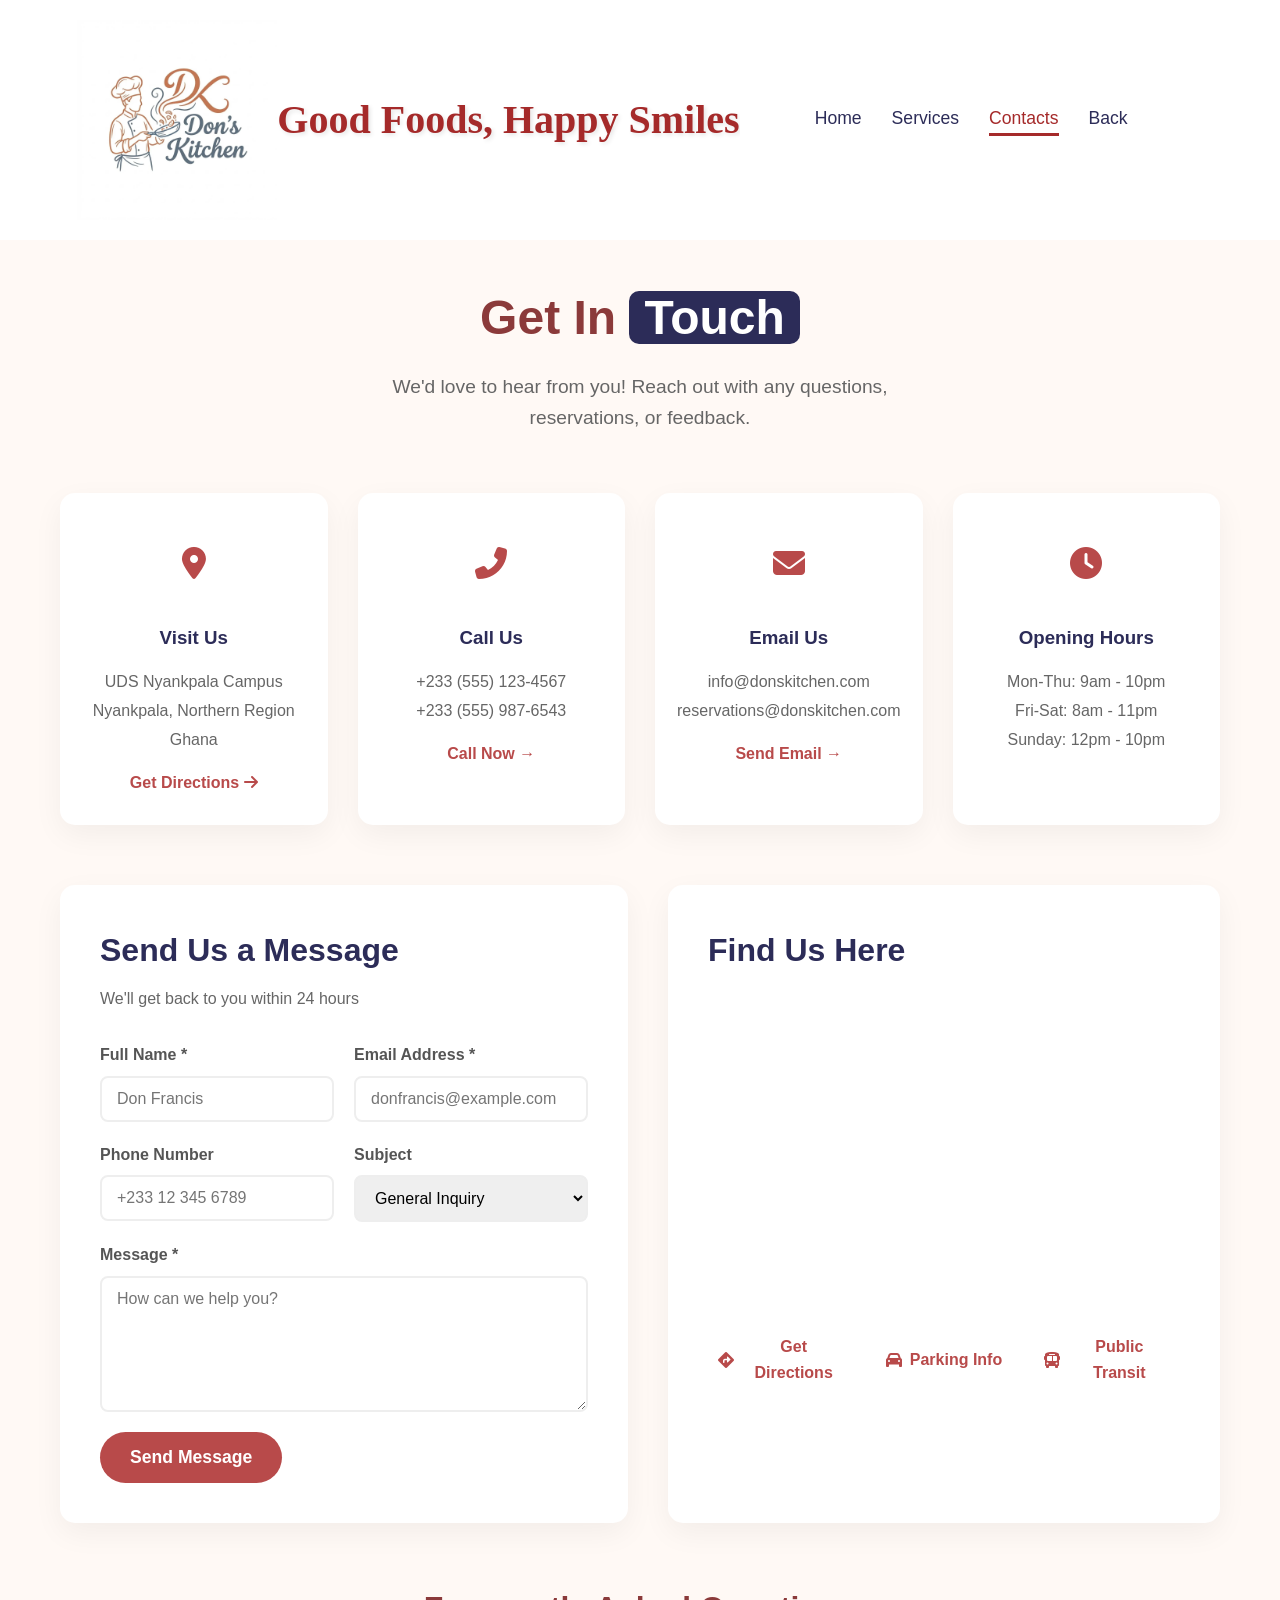
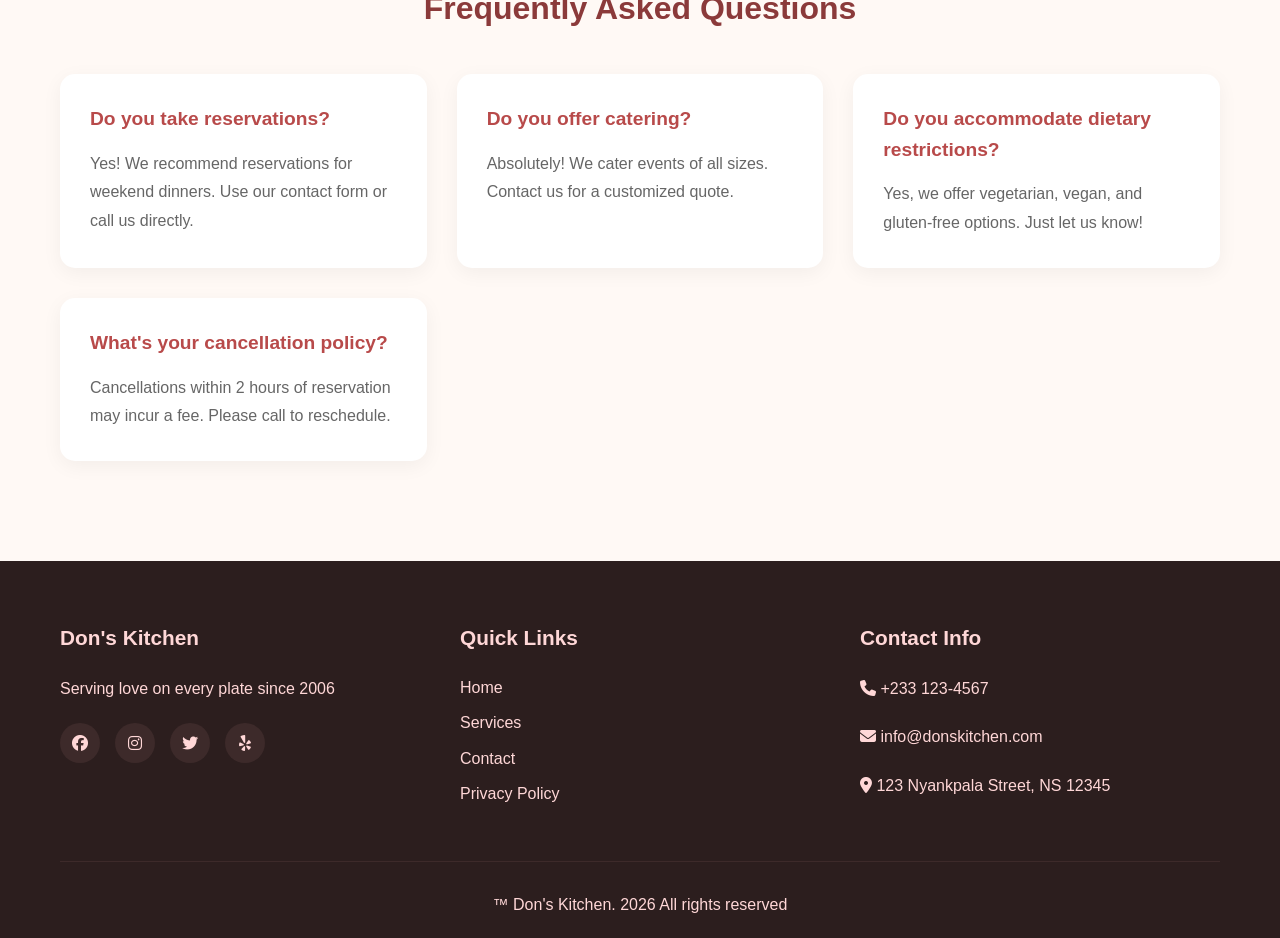
==== contact.html @ 16f94fe6 "Restaurant website upload" ====
<!doctype html>
<html lang="en">
  <head>
    <meta charset="UTF-8" />
    <meta name="viewport" content="width=device-width, initial-scale=1.0" />
    <title>Contact Us - Don's Kitchen</title>
    <link rel="stylesheet" href="contact.css" />
    <link
      rel="stylesheet"
      href="https://cdnjs.cloudflare.com/ajax/libs/font-awesome/6.4.0/css/all.min.css"
    />
    <link
      rel="shortcut icon"
      href="/portfolio-img/dk-favicon.png"
      type="image/x-icon"
    />
  </head>
  <body>
    <header>
      <div class="logo">
        <img
          src="/portfolio-img/logo.webp"
          class="logo-img"
          alt="Logo"
          loading="eager"
          decoding="async"
        />
        <!-- Added alt, loading, and decoding for better performance -->
      </div>
      <h1>Good Foods, Happy Smiles</h1>
      <nav>
        <a href="restaurant.html">Home</a>
        <a href="services.html">Services</a>
        <a href="contact.html" class="active">Contacts</a>
        <a href="index.html">Back</a>
      </nav>
    </header>

    <main>
      <!-- Page Header -->
      <section class="page-header">
        <h2>Get In <span>Touch</span></h2>
        <p>
          We'd love to hear from you! Reach out with any questions,
          reservations, or feedback.
        </p>
      </section>

      <!-- Contact Info Cards -->
      <section class="contact-info">
        <div class="info-card" id="map-section">
          <div class="icon">
            <i class="fas fa-map-marker-alt"></i>
          </div>
          <h3>Visit Us</h3>
          <p>UDS Nyankpala Campus<br />Nyankpala, Northern Region<br />Ghana</p>
          <a
            href="https://www.google.com/maps/dir/?api=1&destination=9.4154845,-0.9866768&destination_place_id=UDS+Nyankpala+Campus"
            target="_blank"
            class="info-link"
          >
            Get Directions <i class="fas fa-arrow-right"></i>
          </a>
        </div>

        <div class="info-card" id="call-section">
          <div class="icon">
            <i class="fas fa-phone-alt"></i>
          </div>
          <h3>Call Us</h3>
          <p>+233 (555) 123-4567<br />+233 (555) 987-6543</p>
          <a href="tel:+233123456789" class="info-link">Call Now →</a>
        </div>

        <div class="info-card">
          <div class="icon">
            <i class="fas fa-envelope"></i>
          </div>
          <h3>Email Us</h3>
          <p>info@donskitchen.com<br />reservations@donskitchen.com</p>
          <a href="mailto:info@donskitchen.com" class="info-link"
            >Send Email →</a
          >
        </div>

        <div class="info-card">
          <div class="icon">
            <i class="fas fa-clock"></i>
          </div>
          <h3>Opening Hours</h3>
          <p>
            Mon-Thu: 9am - 10pm<br />Fri-Sat: 8am - 11pm<br />Sunday: 12pm -
            10pm
          </p>
        </div>
      </section>

      <!-- Contact Form & Map Section -->
      <section class="contact-main" id="form-section">
        <div class="contact-form-container">
          <h3>Send Us a Message</h3>
          <p>We'll get back to you within 24 hours</p>

          <form class="contact-form" action="" method="post">
            <!-- Hidden Success Message -->
            <div
              id="success-message"
              style="
                display: none;
                background-color: #d4edda;
                color: #155724;
                padding: 15px;
                border-radius: 8px;
                margin-bottom: 20px;
                border: 1px solid #c3e6cb;
              "
            >
              <strong>Thank You!</strong> Your message has benn sent
              successfully. We'll get back to you within 24 hours.

              <!-- Check if form was just submitted successfully -->
              <script>
                // check if url has a success parameter
                const urlParams = new URLSearchParams(window.location.search);
                if (urlParams.get("success") === "true") {
                  document.getElementById("success-message").style.display =
                    "block";
                  // Remove success parameter from URL without refreshing
                  window.history.replaceState(
                    {},
                    document.title,
                    window.location.pathname,
                  );
                }
              </script>
            </div>
            <!-- Redirect -->
            <input
              type="hidden"
              name="_next"
              value="contact.html?success=true"
            />
            <div class="form-row">
              <div class="form-group">
                <label for="name">Full Name *</label>
                <input
                  type="text"
                  id="name"
                  name="name"
                  placeholder="Don Francis"
                  required
                />
              </div>
              <div class="form-group">
                <label for="email">Email Address *</label>
                <input
                  type="email"
                  id="email"
                  name="email"
                  placeholder="donfrancis@example.com"
                  required
                />
              </div>
            </div>

            <div class="form-row">
              <div class="form-group">
                <label for="phone">Phone Number</label>
                <input
                  type="tel"
                  id="phone"
                  name="phone"
                  placeholder="+233 12 345 6789"
                />
              </div>
              <div class="form-group">
                <label for="subject">Subject</label>
                <select id="subject" name="subject">
                  <option value="general">General Inquiry</option>
                  <option value="reservation">Reservation</option>
                  <option value="catering">Catering</option>
                  <option value="event planning">Event Planning</option>
                  <option value="feedback">Feedback</option>
                  <option value="other">Other</option>
                </select>
              </div>
            </div>

            <div class="form-group full-width">
              <label for="message">Message *</label>
              <textarea
                id="message"
                name="message"
                rows="6"
                placeholder="How can we help you?"
                required
              ></textarea>
            </div>

            <!-- <div class="form-group full-width">
              <label class="checkbox-label">
                <input type="checkbox" name="newsletter" />
                Subscribe to our newsletter for updates and special offers
              </label>
            </div> -->

            <!-- Prevention Of Spam -->
            <input type="text" name="_gotcha" style="display: none" />

            <button type="submit" class="submit-btn">Send Message</button>
          </form>
        </div>

        <div class="map-container">
          <h3>Find Us Here</h3>
          <div class="map">
            <!-- Replace src with your actual Google Maps embed URL -->
            <iframe
              src="https://www.google.com/maps/embed?pb=!1m18!1m12!1m3!1d3970.303131451251!2d-0.989251684631484!3d9.415484490632162!2m3!1f0!2f0!3f0!3m2!1i1024!2i768!4f13.1!3m3!1m2!1s0xfd4112be48e89cd%3A0x18d9ba4dde395d35!2sUDS%20Nyankpala%20Campus!5e0!3m2!1sen!2sus!4v1700000000000!5m2!1sen!2sus"
              width="100%"
              height="300"
              style="border: 0"
              allowfullscreen=""
              loading="lazy"
              referrerpolicy="no-referrer-when-downgrade"
            >
            </iframe>
          </div>

          <div class="map-links">
            <a
              href="https://www.google.com/maps/dir/?api=1&destination=9.4154845,-0.9866768&destination_place_id=UDS+Nyankpala+Campus"
              target="_blank"
              class="map-link"
            >
              <i class="fas fa-directions"></i> Get Directions
            </a>
            <a
              href="https://www.google.com/maps/search/parking+near+UDS+Nyankpala+Campus/@9.4154845,-0.9866768,17z"
              target="_blank"
              class="map-link"
            >
              <i class="fas fa-car"></i> Parking Info
            </a>
            <a
              href="https://www.google.com/maps/search/bus+stop+near+UDS+Nyankpala+Campus/@9.4154845,-0.9866768,15z"
              target="_blank"
              class="map-link"
            >
              <i class="fas fa-bus"></i> Public Transit
            </a>
          </div>
        </div>
      </section>

      <!-- FAQ Section -->
      <section class="faq-section">
        <h3>Frequently Asked Questions</h3>
        <div class="faq-grid">
          <div class="faq-item">
            <h4>Do you take reservations?</h4>
            <p>
              Yes! We recommend reservations for weekend dinners. Use our
              contact form or call us directly.
            </p>
          </div>
          <div class="faq-item">
            <h4>Do you offer catering?</h4>
            <p>
              Absolutely! We cater events of all sizes. Contact us for a
              customized quote.
            </p>
          </div>
          <div class="faq-item">
            <h4>Do you accommodate dietary restrictions?</h4>
            <p>
              Yes, we offer vegetarian, vegan, and gluten-free options. Just let
              us know!
            </p>
          </div>
          <div class="faq-item">
            <h4>What's your cancellation policy?</h4>
            <p>
              Cancellations within 2 hours of reservation may incur a fee.
              Please call to reschedule.
            </p>
          </div>
        </div>
      </section>
    </main>

    <!-- Footer -->
    <footer>
      <div class="footer-content">
        <div class="footer-section">
          <h4>Don's Kitchen</h4>
          <p>Serving love on every plate since 2006</p>
          <div class="social-links">
            <a href=""><i class="fab fa-facebook"></i></a>
            <a href="#"><i class="fab fa-instagram"></i></a>
            <a href="#"><i class="fab fa-twitter"></i></a>
            <a href="#"><i class="fab fa-yelp"></i></a>
          </div>
        </div>
        <div class="footer-section">
          <h4>Quick Links</h4>
          <a href="index.html">Home</a>
          <a href="services.html">Services</a>
          <a href="contact.html">Contact</a>
          <a href="#">Privacy Policy</a>
        </div>
        <div class="footer-section">
          <h4>Contact Info</h4>
          <p><i class="fas fa-phone"></i> +233 123-4567</p>
          <p><i class="fas fa-envelope"></i> info@donskitchen.com</p>
          <p>
            <i class="fas fa-map-marker-alt"></i> 123 Nyankpala Street, NS 12345
          </p>
        </div>
      </div>
      <div class="footer-bottom">
        <p>&trade; Don's Kitchen. 2026 All rights reserved</p>
      </div>
    </footer>
  </body>
</html>
---- contact.css ----
* {
  margin: 0;
  padding: 0;
  box-sizing: border-box;
}

html {
  scroll-behavior: smooth;
  scroll-padding-top: 80px;
}

body {
  font-family: "Segoe UI", Tahoma, Geneva, Verdana, sans-serif;
  background-color: #fff9f5;
  color: #333;
  line-height: 1.6;
  overflow-x: hidden;
}

/* Header & Navigation */
header {
  display: flex;
  justify-content: center;
  align-items: center;
  padding: 20px 60px;
  background-color: white;
}

header h1 {
  font-family: cursive;
  font-size: 2.5rem;
  color: brown;
  text-shadow: 2px 2px 4px rgba(0, 0, 0, 0.1);
}

.logo {
  display: flex;
  align-items: center;
}

.logo-img {
  width: 200px;
  height: auto;
}

nav {
  display: flex;
  background-color: white;
  justify-content: flex-end; /* FIX */
  align-items: center;
  padding: 20px 60px;
}

nav a {
  margin: 0 15px;
  text-decoration: none;
  color: rgb(44, 44, 88);
  font-weight: 500;
  font-size: 1.1rem;
  transition: 0.3s ease;
  border-bottom: 3px solid transparent;
}

nav a:hover,
nav a.active {
  color: brown;
  border-bottom: 3px solid brown;
}

/* Main Content */
main {
  max-width: 1200px;
  margin: 0 auto;
  padding: 40px 20px;
}

/* Page Header */
.page-header {
  text-align: center;
  margin-bottom: 60px;
}

.page-header h2 {
  font-size: 3rem;
  margin-bottom: 15px;
  color: #8b3a3a;
}

.page-header h2 span {
  background-color: rgb(44, 44, 88);
  color: white;
  padding: 0 15px;
  border-radius: 10px;
}

.page-header p {
  font-size: 1.2rem;
  color: #666;
  max-width: 600px;
  margin: 0 auto;
}

/* Contact Info Cards */
.contact-info {
  display: grid;
  grid-template-columns: repeat(auto-fit, minmax(250px, 1fr));
  gap: 30px;
  margin-bottom: 60px;
}

.info-card {
  background: white;
  padding: 30px 20px;
  text-align: center;
  border-radius: 15px;
  box-shadow: 0 10px 30px rgba(0, 0, 0, 0.05);
  transition: all 0.3s ease;
}

.info-card:hover {
  transform: translateY(-10px);
  box-shadow: 0 15px 40px rgba(184, 74, 74, 0.15);
}

.info-card:target {
  animation: highlight 2s ease;
}

.icon {
  width: 80px;
  height: 80px;
  background: white;
  border-radius: 50%;
  display: flex;
  align-items: center;
  justify-content: center;
  margin: 0 auto 20px;
}

.icon i {
  font-size: 2rem;
  color: #b84a4a;
}

.info-card h3 {
  margin-bottom: 15px;
  color: rgb(44, 44, 88);
}

.info-card p {
  color: #666;
  margin-bottom: 15px;
  line-height: 1.8;
}

.info-link {
  color: #b84a4a;
  text-decoration: none;
  font-weight: 600;
  transition: color 0.3s;
}

.info-link:hover {
  color: #8b3a3a;
}

/* Contact Main Section */
.contact-main {
  display: grid;
  grid-template-columns: 1fr 1fr;
  gap: 40px;
  margin-bottom: 60px;
}

.contact-main:target {
  animation: highlight 2s ease;
}

/* Contact Form */
.contact-form-container {
  background: white;
  padding: 40px;
  border-radius: 15px;
  box-shadow: 0 10px 30px rgba(0, 0, 0, 0.05);
}

.contact-form-container h3 {
  font-size: 2rem;
  color: rgb(44, 44, 88);
  margin-bottom: 10px;
}

.contact-form-container > p {
  color: #666;
  margin-bottom: 30px;
}

.contact-form {
  display: flex;
  flex-direction: column;
  gap: 20px;
}

.form-row {
  display: grid;
  grid-template-columns: 1fr 1fr;
  gap: 20px;
}

.form-group {
  display: flex;
  flex-direction: column;
  gap: 8px;
}

.form-group.full-width {
  grid-column: 1 / -1;
}

label {
  font-weight: 600;
  color: #555;
}

input,
select,
textarea {
  padding: 12px 15px;
  border: 2px solid #eee;
  border-radius: 8px;
  font-size: 1rem;
  transition: all 0.3s;
  font-family: inherit;
}

input:focus,
select:focus,
textarea:focus {
  outline: none;
  border-color: #d4a5a5;
  box-shadow: 0 0 0 3px rgba(212, 165, 165, 0.2);
}

textarea {
  resize: vertical;
  min-height: 120px;
}

.checkbox-label {
  display: flex;
  align-items: center;
  gap: 10px;
  cursor: pointer;
}

.checkbox-label input {
  width: auto;
}

.submit-btn {
  background-color: #b84a4a;
  color: white;
  border: none;
  padding: 15px 30px;
  font-size: 1.1rem;
  font-weight: 600;
  border-radius: 30px;
  cursor: pointer;
  transition: all 0.3s;
  align-self: flex-start;
}

.submit-btn:hover {
  background-color: #8b3a3a;
  transform: translateY(-2px);
  box-shadow: 0 5px 20px rgba(184, 74, 74, 0.4);
}

/* Map Container */
.map-container {
  background: white;
  padding: 40px;
  border-radius: 15px;
  box-shadow: 0 10px 30px rgba(0, 0, 0, 0.05);
}

.map-container h3 {
  font-size: 2rem;
  color: rgb(44, 44, 88);
  margin-bottom: 20px;
}

.map {
  margin-bottom: 20px;
  border-radius: 10px;
  overflow: hidden;
}

.map-links {
  display: grid;
  grid-template-columns: repeat(3, 1fr);
  gap: 15px;
}

.map-link {
  text-decoration: none;
  color: #b84a4a;
  font-weight: 600;
  padding: 10px;
  text-align: center;
  background: white;
  border-radius: 25px;
  transition: all 0.3s;
  display: flex;
  align-items: center;
  justify-content: center;
  gap: 8px;
}

.map-link:hover {
  background: brown;
  color: white;
}

/* FAQ Section */
.faq-section {
  margin-bottom: 60px;
}

.faq-section h3 {
  font-size: 2rem;
  text-align: center;
  color: #8b3a3a;
  margin-bottom: 40px;
}

.faq-grid {
  display: grid;
  grid-template-columns: repeat(auto-fit, minmax(300px, 1fr));
  gap: 30px;
}

.faq-item {
  background: white;
  padding: 30px;
  border-radius: 15px;
  box-shadow: 0 5px 20px rgba(0, 0, 0, 0.05);
  transition: transform 0.3s;
}

.faq-item:hover {
  transform: translateY(-5px);
}

.faq-item h4 {
  color: #b84a4a;
  margin-bottom: 15px;
  font-size: 1.2rem;
}

.faq-item p {
  color: #666;
  line-height: 1.8;
}

/* Footer */
footer {
  background-color: #2c1e1e;
  color: white;
  padding: 60px 60px 20px;
}

.footer-content {
  display: grid;
  grid-template-columns: repeat(auto-fit, minmax(250px, 1fr));
  gap: 40px;
  max-width: 1200px;
  margin: 0 auto 40px;
}

.footer-section h4 {
  margin-bottom: 20px;
  font-size: 1.3rem;
  color: #ffd7d7;
}

.footer-section p {
  color: #ffd7d7;
  margin-bottom: 20px;
  line-height: 1.8;
}

.footer-section a {
  color: #ffd7d7;
  text-decoration: none;
  display: block;
  margin-bottom: 10px;
  transition: color 0.3s;
}

.footer-section a:hover {
  color: #d4a5a5;
}

.social-links {
  display: flex;
  gap: 15px;
}

.social-links a {
  width: 40px;
  height: 40px;
  background: #3d2a2a;
  border-radius: 50%;
  display: flex;
  align-items: center;
  justify-content: center;
  transition: all 0.3s;
  margin: 0;
}

.social-links a:hover {
  background: #d4a5a5;
  transform: translateY(-3px);
}

.footer-bottom {
  text-align: center;
  padding-top: 30px;
  border-top: 1px solid #3d2a2a;
  color: #ffd7d7;
}

@keyframes highlight {
  0% {
    transform: scale(1);
    box-shadow: 0 0 0 0 rgba(184, 74, 74, 0.7);
  }
  50% {
    transform: scale(1.02);
    box-shadow: 0 0 20px 10px rgba(184, 74, 74, 0.3);
  }
  100% {
    transform: scale(1);
    box-shadow: 0 0 0 0 rgba(184, 74, 74, 0);
  }
}

/* Responsive Design */
@media (max-width: 900px) {
  header h1 {
    font-size: 2rem;
  }

  nav {
    justify-content: center;
  }

  .contact-main {
    grid-template-columns: 1fr;
  }

  .map-links {
    grid-template-columns: 1fr;
  }
}

@media (max-width: 600px) {
  header,
  nav {
    padding: 15px 20px;
  }

  nav a {
    margin: 0 5px;
    padding: 8px 12px;
    font-size: 0.9rem;
  }

  .page-header h2 {
    font-size: 2rem;
  }

  .form-row {
    grid-template-columns: 1fr;
  }

  .contact-form-container,
  .map-container {
    padding: 25px;
  }

  footer {
    padding: 40px 20px 20px;
  }

  .footer-content {
    grid-template-columns: 1fr;
    text-align: center;
  }

  .social-links {
    justify-content: center;
  }
}

/* MOBILE */
@media (max-width: 900px) {
  header {
    flex-direction: column;
    padding: 20px;
  }
}
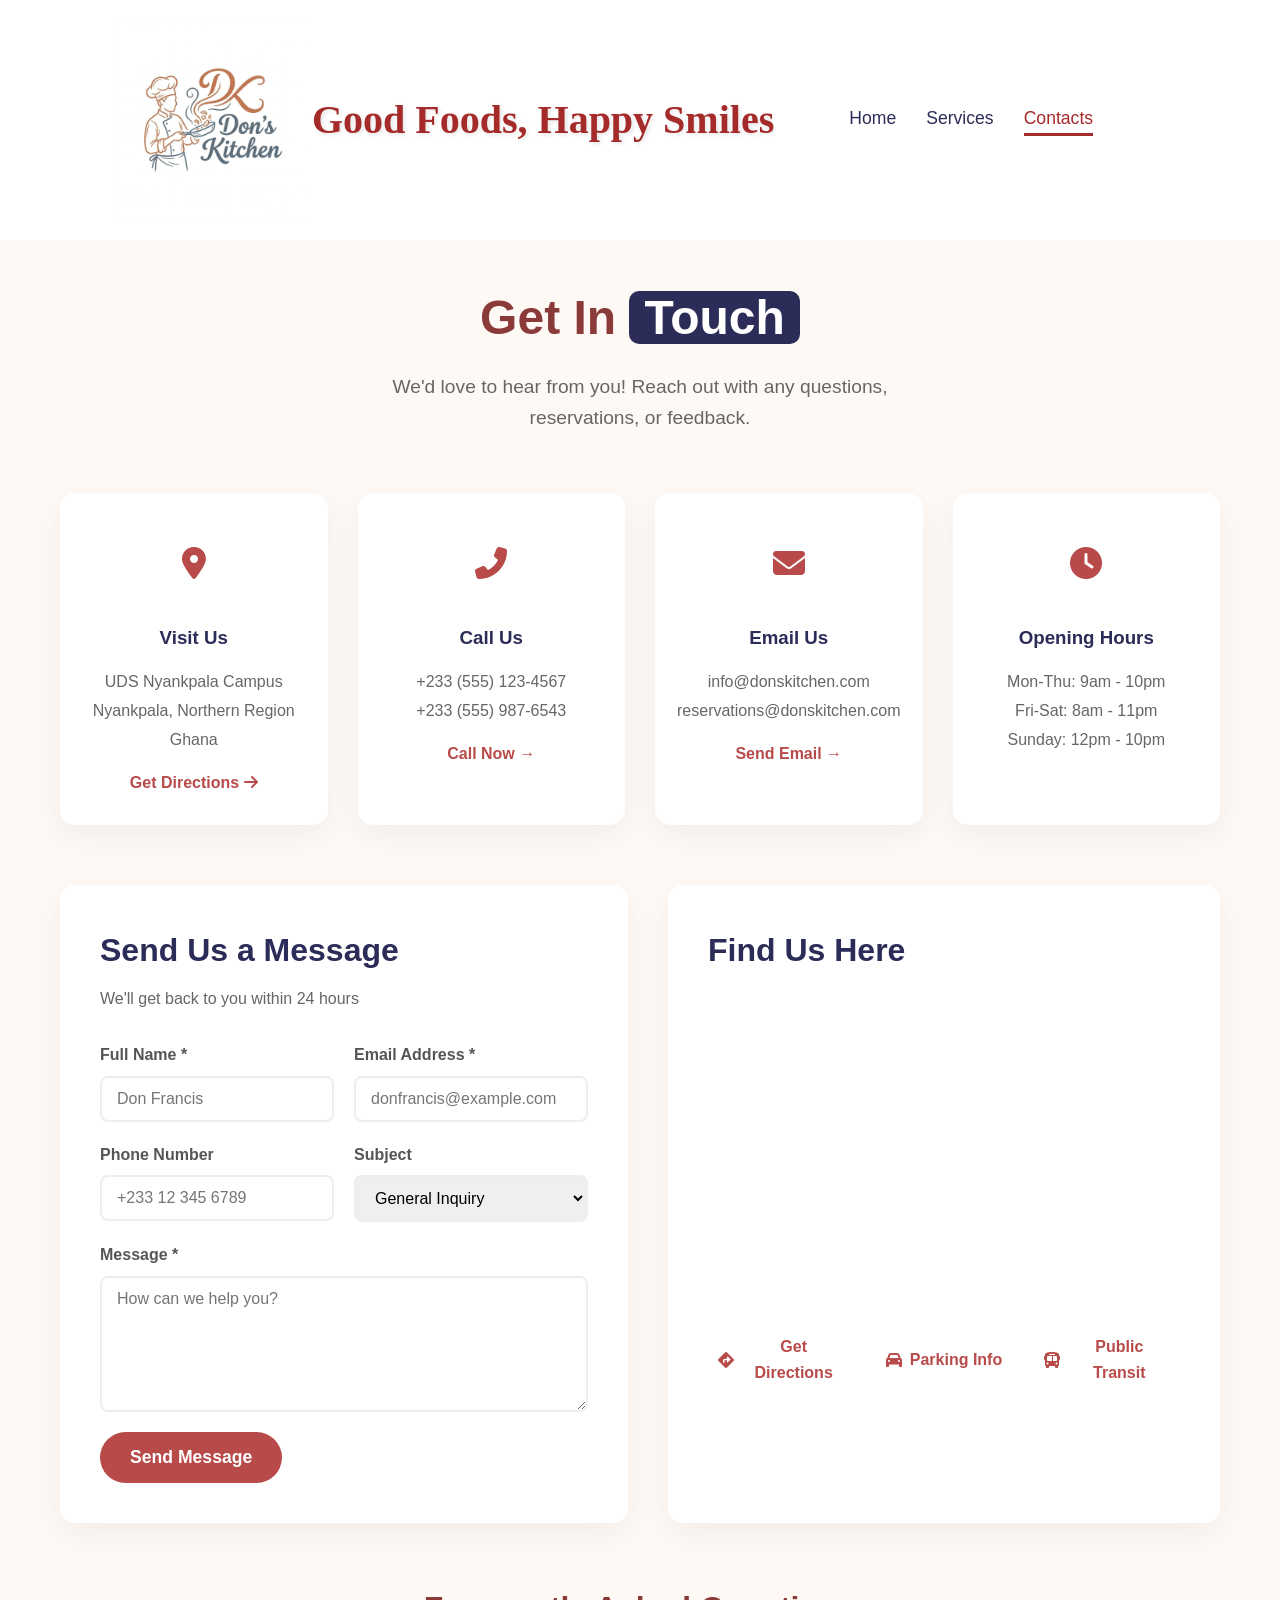
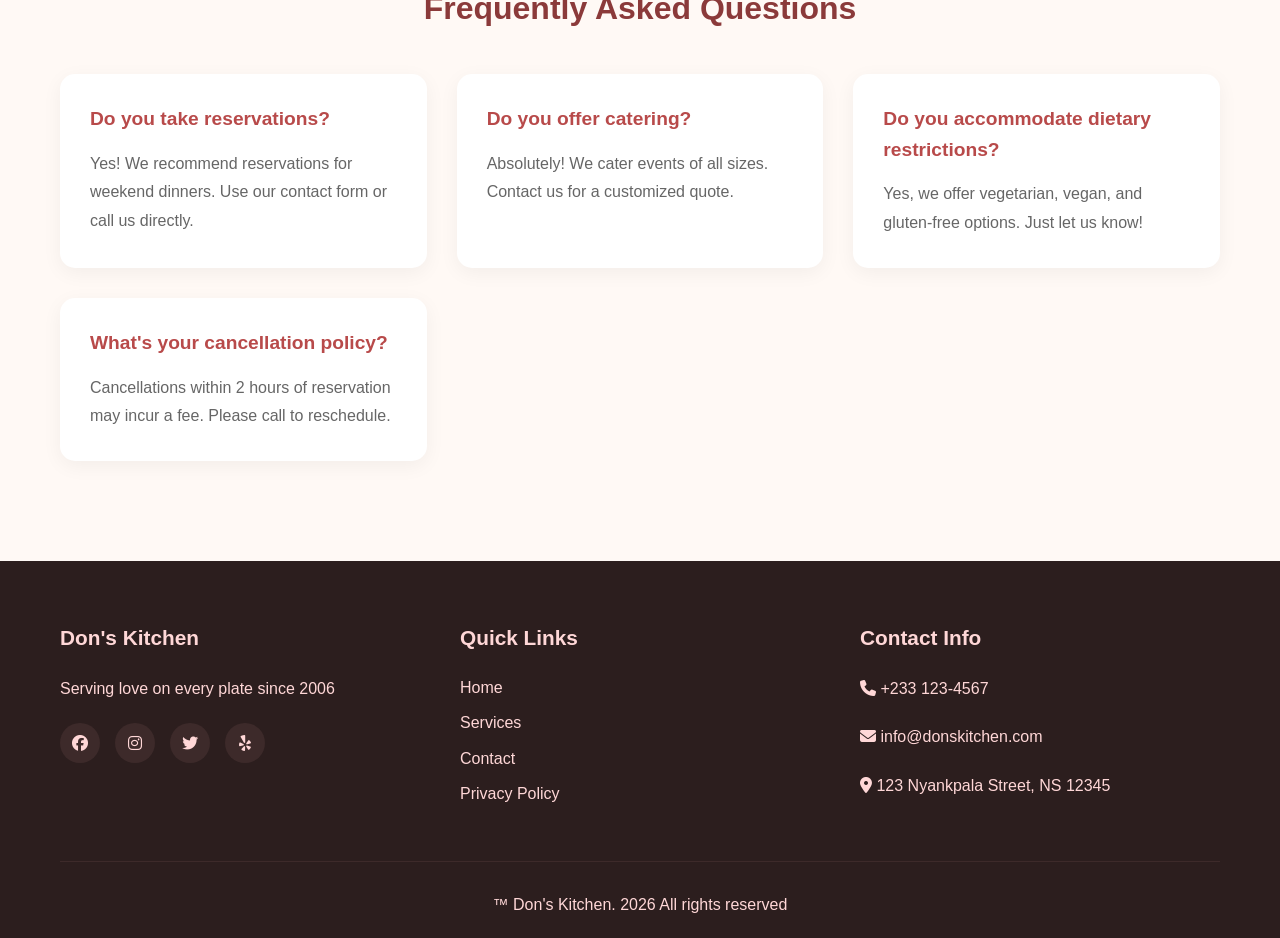
==== commit 2b60c906: "Removed back link" ====
--- a/contact.html
+++ b/contact.html
@@ -11,7 +11,7 @@
     />
     <link
       rel="shortcut icon"
-      href="/portfolio-img/dk-favicon.png"
+      href="portfolio-img/dk-favicon.png"
       type="image/x-icon"
     />
   </head>
@@ -19,7 +19,7 @@
     <header>
       <div class="logo">
         <img
-          src="/portfolio-img/logo.webp"
+          src="portfolio-img/logo.webp"
           class="logo-img"
           alt="Logo"
           loading="eager"
@@ -29,10 +29,9 @@
       </div>
       <h1>Good Foods, Happy Smiles</h1>
       <nav>
-        <a href="restaurant.html">Home</a>
+        <a href="index.html">Home</a>
         <a href="services.html">Services</a>
         <a href="contact.html" class="active">Contacts</a>
-        <a href="index.html">Back</a>
       </nav>
     </header>
 
@@ -324,3 +323,9 @@
     </footer>
   </body>
 </html>
+
+
+
+
+
+
